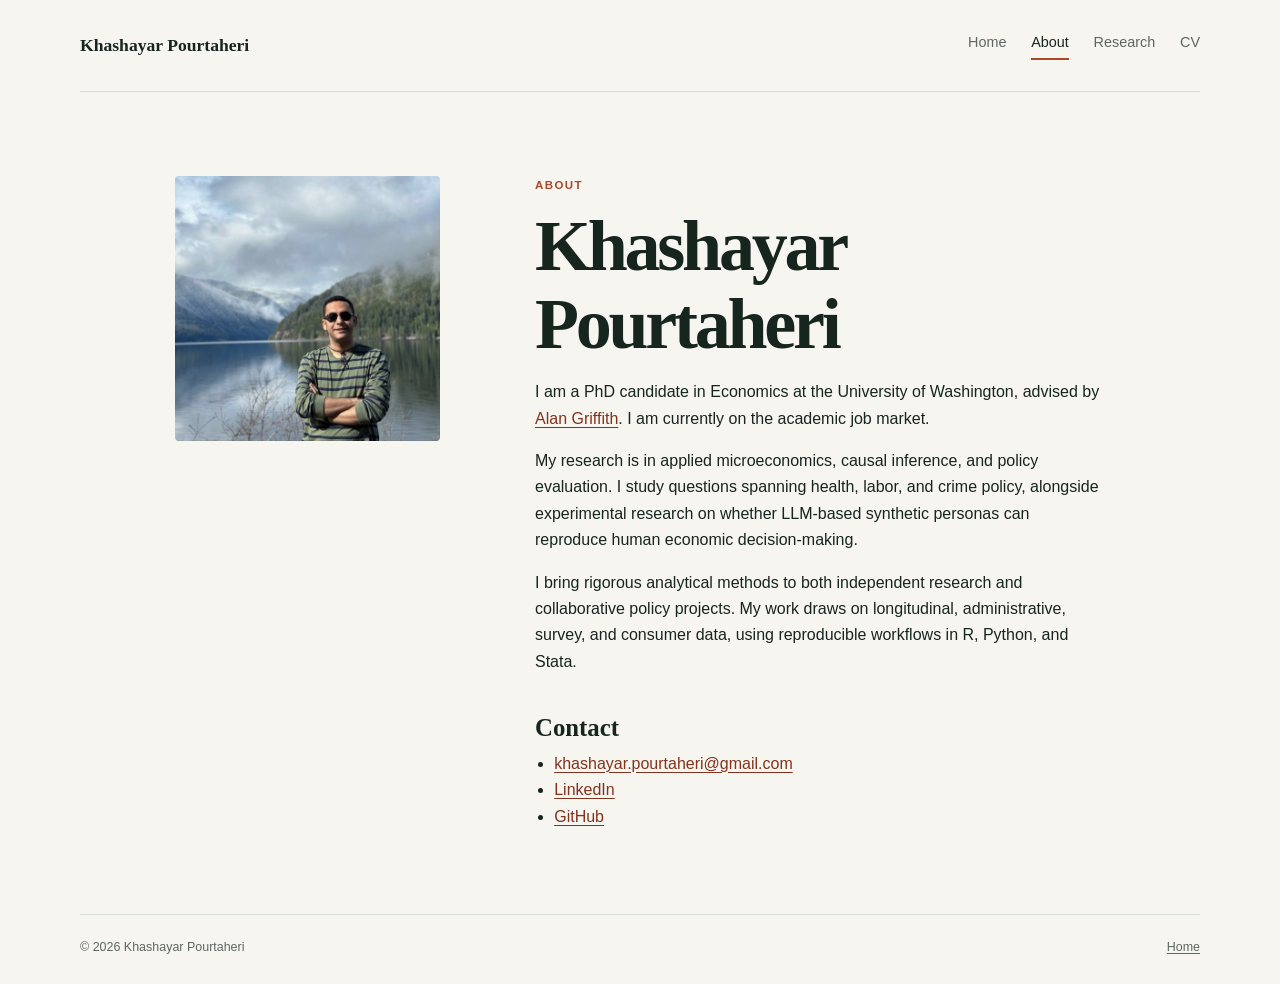
==== about.html @ b08d4eb1 "Add files via upload" ====
<!doctype html>
<html lang="en">
  <head>
    <meta charset="utf-8">
    <meta name="viewport" content="width=device-width, initial-scale=1">
    <meta name="description" content="About Khashayar Pourtaheri.">
    <title>About | Khashayar Pourtaheri</title>
    <link rel="stylesheet" href="assets/css/styles.css">
  </head>
  <body>
    <header class="site-header">
      <a class="wordmark" href="index.html">Khashayar Pourtaheri</a>
      <nav aria-label="Main navigation">
        <a href="index.html">Home</a>
        <a class="active" href="about.html" aria-current="page">About</a>
        <a href="research.html">Research</a>
        <a href="cv.html">CV</a>
      </nav>
    </header>

    <main class="page about-page">
      <aside class="page-portrait">
        <img src="assets/images/khashayar-pourtaheri.jpg" alt="Khashayar Pourtaheri">
      </aside>
      <article>
        <p class="eyebrow">About</p>
        <h1>Khashayar Pourtaheri</h1>
        <p>I am a PhD candidate in Economics at the University of Washington, advised by <a href="https://econ.washington.edu/people/alan-griffith" target="_blank" rel="noopener noreferrer">Alan Griffith</a>. I am currently on the academic job market.</p>
        <p>My research is in applied microeconomics, causal inference, and policy evaluation. I study questions spanning health, labor, and crime policy, alongside experimental research on whether LLM-based synthetic personas can reproduce human economic decision-making.</p>
        <p>I bring rigorous analytical methods to both independent research and collaborative policy projects. My work draws on longitudinal, administrative, survey, and consumer data, using reproducible workflows in R, Python, and Stata.</p>
        <h2>Contact</h2>
        <ul class="plain-list">
          <li><a href="mailto:khashayar.pourtaheri@gmail.com">khashayar.pourtaheri@gmail.com</a></li>
          <li><a href="https://www.linkedin.com/in/khashayar-pourtahri" target="_blank" rel="noopener noreferrer">LinkedIn</a></li>
          <li><a href="https://github.com/PKh1994" target="_blank" rel="noopener noreferrer">GitHub</a></li>
        </ul>
      </article>
    </main>

    <footer>
      <span>© <span id="year"></span> Khashayar Pourtaheri</span>
      <a href="index.html">Home</a>
    </footer>
    <script>document.getElementById("year").textContent = new Date().getFullYear();</script>
  </body>
</html>
---- assets/css/styles.css ----
:root {
  --ink: #17251f;
  --muted: #5b6861;
  --paper: #f7f5ef;
  --line: #d8ddd4;
  --accent: #a8482d;
  --accent-dark: #82331e;
  --display: Georgia, "Times New Roman", serif;
  --body: "Helvetica Neue", Helvetica, Arial, sans-serif;
}

* { box-sizing: border-box; }

html { min-height: 100%; }

body {
  margin: 0;
  min-height: 100vh;
  color: var(--ink);
  background: var(--paper);
  font-family: var(--body);
  font-size: 16px;
  line-height: 1.65;
  display: flex;
  flex-direction: column;
}

a { color: var(--accent-dark); text-underline-offset: 0.18em; }
a:hover { color: var(--accent); }

.site-header, footer {
  width: min(1120px, calc(100% - 48px));
  margin-inline: auto;
}

.site-header {
  min-height: 92px;
  display: flex;
  align-items: center;
  justify-content: space-between;
  border-bottom: 1px solid var(--line);
}

.wordmark {
  color: var(--ink);
  font-family: var(--display);
  font-size: 1.1rem;
  font-weight: 700;
  text-decoration: none;
}

nav { display: flex; gap: 1.55rem; }
nav a { color: var(--muted); font-size: 0.9rem; text-decoration: none; }
nav a:hover, nav a.active { color: var(--ink); }
nav a.active { border-bottom: 2px solid var(--accent); padding-bottom: 0.2rem; }

.hero {
  width: min(1120px, calc(100% - 48px));
  margin: auto;
  padding: 72px 0;
  display: grid;
  grid-template-columns: 1.04fr 0.96fr;
  align-items: center;
  gap: clamp(48px, 9vw, 128px);
}

.eyebrow {
  margin: 0 0 0.8rem;
  color: var(--accent);
  font-size: 0.72rem;
  font-weight: 700;
  letter-spacing: 0.12em;
  text-transform: uppercase;
}

h1, h2 { font-family: var(--display); line-height: 1.08; }
h1 { margin: 0; font-size: clamp(3.1rem, 7vw, 5.9rem); letter-spacing: -0.045em; }
h2 { margin: 2.5rem 0 0.55rem; font-size: 1.55rem; }

.intro { max-width: 31rem; margin: 1.65rem 0 0; color: var(--muted); font-size: 1.16rem; }
.job-market { margin: 1rem 0 0; font-weight: 700; }

.contact-links { display: flex; flex-wrap: wrap; gap: 0.9rem 1.35rem; margin-top: 2.1rem; }
.contact-links a { font-size: 0.9rem; font-weight: 700; }

.hero-portrait { margin: 0; }
.hero-portrait img, .page-portrait img {
  display: block;
  width: 100%;
  object-fit: cover;
  filter: saturate(0.9);
}
.hero-portrait img { aspect-ratio: 1 / 1; border-radius: 50% 50% 4px 4px; }

.page {
  width: min(930px, calc(100% - 48px));
  flex: 1;
  margin: 0 auto;
  padding: 84px 0;
}
.about-page { display: grid; grid-template-columns: 265px minmax(0, 1fr); gap: clamp(42px, 8vw, 95px); align-items: start; }
.about-page h1, .narrow-page h1 { font-size: clamp(2.7rem, 6vw, 4.5rem); }
.about-page article { max-width: 590px; }
.page-portrait img { aspect-ratio: 1 / 1; border-radius: 4px; }
.plain-list { margin: 0; padding-left: 1.2rem; }
.narrow-page { max-width: 760px; }
.note { margin-top: 2.5rem; padding: 1.4rem 1.55rem; border-left: 3px solid var(--accent); background: #eeeae0; color: var(--muted); }
.note p { margin: 0; }
.research-list { margin-top: 3.5rem; }
.research-list article { padding: 0 0 2.1rem; margin-bottom: 2.1rem; border-bottom: 1px solid var(--line); }
.research-list article:last-child { margin-bottom: 0; }
.research-list h2 { margin: 0.35rem 0 0.75rem; font-size: clamp(1.45rem, 3vw, 2rem); }
.research-list p:last-child { max-width: 650px; margin-bottom: 0; color: var(--muted); }
.project-label { margin: 0; color: var(--accent); font-size: 0.72rem; font-weight: 700; letter-spacing: 0.12em; text-transform: uppercase; }

footer {
  padding: 1.35rem 0 1.7rem;
  border-top: 1px solid var(--line);
  color: var(--muted);
  display: flex;
  justify-content: space-between;
  font-size: 0.78rem;
}
footer a { color: inherit; }
.sr-only { position: absolute; width: 1px; height: 1px; margin: -1px; overflow: hidden; clip: rect(0, 0, 0, 0); }

@media (max-width: 680px) {
  .site-header { min-height: auto; padding: 1.35rem 0; align-items: flex-start; gap: 1rem; flex-direction: column; }
  nav { gap: 1.1rem; }
  .hero { grid-template-columns: 1fr; gap: 2.8rem; padding: 56px 0 70px; }
  .hero-copy { order: 2; }
  .hero-portrait { max-width: 320px; }
  .about-page { grid-template-columns: 1fr; gap: 2.4rem; }
  .page-portrait { max-width: 250px; }
  .page { padding: 55px 0 70px; }
}
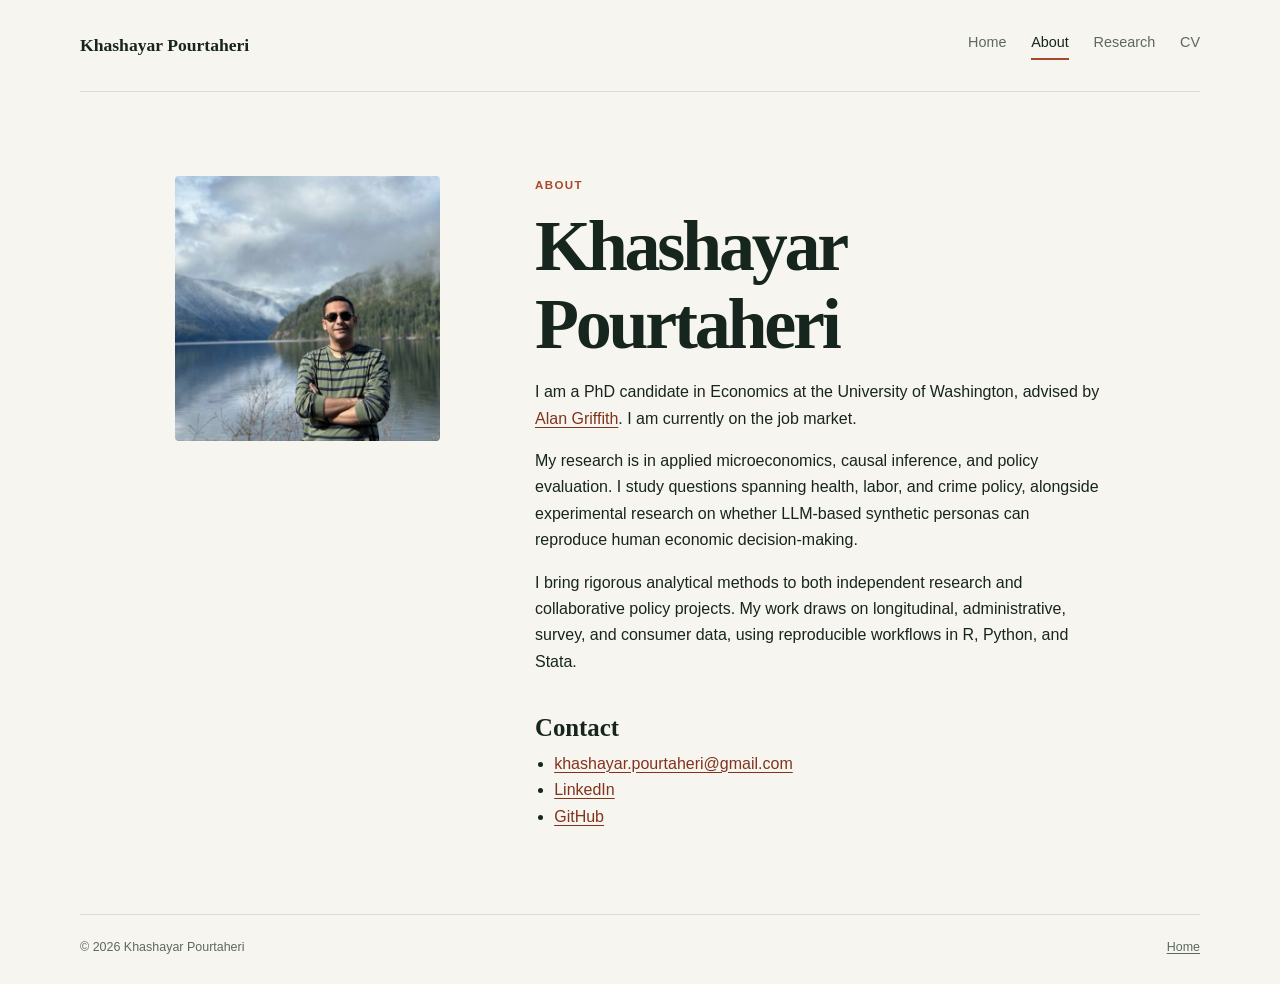
==== commit 935a68fd: "Update about.html" ====
--- a/about.html
+++ b/about.html
@@ -25,7 +25,7 @@
       <article>
         <p class="eyebrow">About</p>
         <h1>Khashayar Pourtaheri</h1>
-        <p>I am a PhD candidate in Economics at the University of Washington, advised by <a href="https://econ.washington.edu/people/alan-griffith" target="_blank" rel="noopener noreferrer">Alan Griffith</a>. I am currently on the academic job market.</p>
+        <p>I am a PhD candidate in Economics at the University of Washington, advised by <a href="https://econ.washington.edu/people/alan-griffith" target="_blank" rel="noopener noreferrer">Alan Griffith</a>. I am currently on the job market.</p>
         <p>My research is in applied microeconomics, causal inference, and policy evaluation. I study questions spanning health, labor, and crime policy, alongside experimental research on whether LLM-based synthetic personas can reproduce human economic decision-making.</p>
         <p>I bring rigorous analytical methods to both independent research and collaborative policy projects. My work draws on longitudinal, administrative, survey, and consumer data, using reproducible workflows in R, Python, and Stata.</p>
         <h2>Contact</h2>
